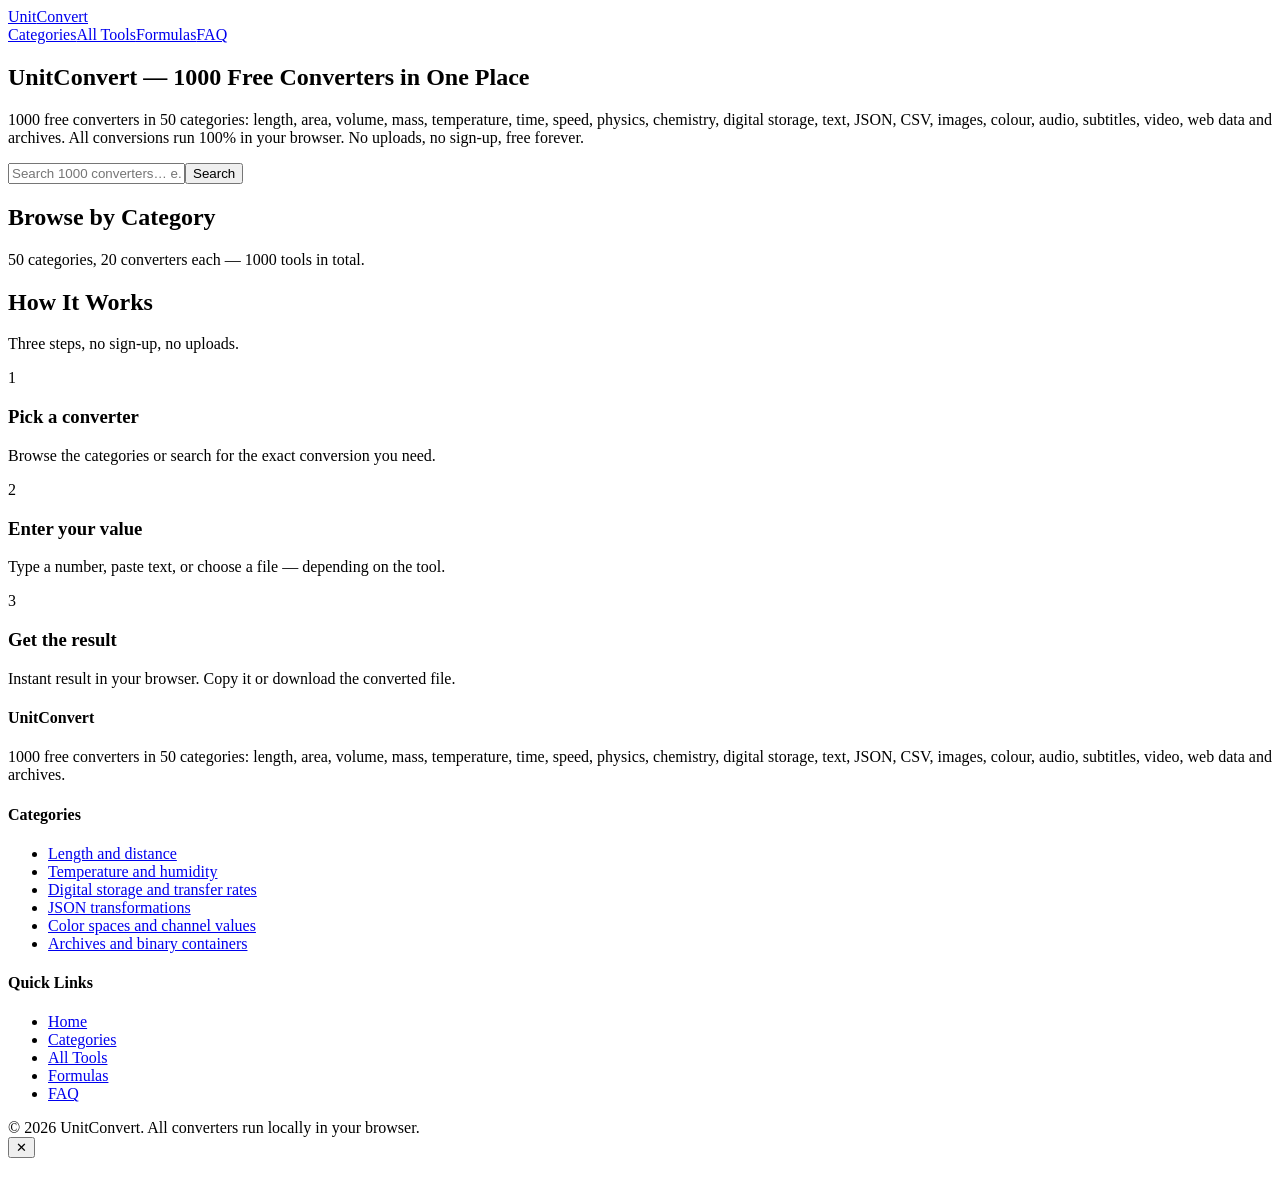
==== index.html @ b7270640 "Add files via upload" ====
<!DOCTYPE html>
<html lang="en">
<head>
<meta charset="UTF-8">
<meta name="viewport" content="width=device-width, initial-scale=1.0">
<title>UnitConvert — 1000 Free Converters in One Place</title>
<meta name="description" content="1000 free converters in 50 categories: length, area, volume, mass, temperature, time, speed, physics, chemistry, digital storage, text, JSON, CSV, images, colour, audio, subtitles, video, web data and archives.">

<meta property="og:type" content="website">
<meta property="og:title" content="UnitConvert — 1000 Free Converters in One Place">
<meta property="og:description" content="1000 free converters in 50 categories: length, area, volume, mass, temperature, time, speed, physics, chemistry, digital storage, text, JSON, CSV, images, colour, audio, subtitles, video, web data and archives.">
<meta name="twitter:card" content="summary_large_image">
<meta name="twitter:title" content="UnitConvert — 1000 Free Converters in One Place">
<meta name="twitter:description" content="1000 free converters in 50 categories: length, area, volume, mass, temperature, time, speed, physics, chemistry, digital storage, text, JSON, CSV, images, colour, audio, subtitles, video, web data and archives.">
<script type="application/ld+json">
{"@context":"https://schema.org","@type":"WebSite","name":"UnitConvert","description":"1000 free converters in 50 categories: length, area, volume, mass, temperature, time, speed, physics, chemistry, digital storage, text, JSON, CSV, images, colour, audio, subtitles, video, web data and archives."}
</script>
<script type="application/ld+json">
{"@context":"https://schema.org","@type":"FAQPage","mainEntity":[
{"@type":"Question","name":"Are the UnitConvert converters really free?","acceptedAnswer":{"@type":"Answer","text":"Yes. All 1000 converters on UnitConvert are free, with no sign-up and no usage limits."}},
{"@type":"Question","name":"Do my values or files leave my device?","acceptedAnswer":{"@type":"Answer","text":"No. Every conversion runs locally in your browser. Numeric and text tools never send anything anywhere; file tools process your file on your own device and the converted file is downloaded straight to you."}},
{"@type":"Question","name":"How accurate are the conversions?","acceptedAnswer":{"@type":"Answer","text":"Numeric converters use exact international factors where they exist (for example 1 inch = 2.54 cm exactly). Special tools such as calendars and coordinates use standard published algorithms."}},
{"@type":"Question","name":"Can I use these converters on my phone?","acceptedAnswer":{"@type":"Answer","text":"Yes. The site is fully responsive — the tool grid, search and converter all work on mobile."}},
{"@type":"Question","name":"What is UnitConvert?","acceptedAnswer":{"@type":"Answer","text":"UnitConvert is a free collection of 1000 converters in 50 categories of 20 tools each — units, physics, science, text, data formats, media, colour and files."}},
{"@type":"Question","name":"Why do some tools ask for an extra value?","acceptedAnswer":{"@type":"Answer","text":"Some conversions need a reference value — for example a molar mass, a density, or a temperature. The converter asks for it so the result is correct for your exact case."}},
{"@type":"Question","name":"Can I copy a result?","acceptedAnswer":{"@type":"Answer","text":"Yes. Every converter has a Copy button (numeric and text tools), and file tools give you a direct download."}},
{"@type":"Question","name":"Do the tools work offline?","acceptedAnswer":{"@type":"Answer","text":"Once the page is loaded, the converters themselves need no internet connection — everything runs in your browser."}}
]}
</script>

<link rel="stylesheet" href="global/global.css">
<link rel="stylesheet" href="element/element.css">
<link rel="stylesheet" href="style/style.css">

</head>
<body>
<header>
  <div class="wrap hd">
    <a class="logo" href="index.html">Unit<span>Convert</span></a>
    <nav><a href="categories.html" class="">Categories</a><a href="tools.html" class="">All Tools</a><a href="formulas.html" class="">Formulas</a><a href="faq.html" class="">FAQ</a></nav>
  </div>
</header>

<section class="hero">
  <h1>UnitConvert — 1000 Free Converters in One Place</h1>
  <p>1000 free converters in 50 categories: length, area, volume, mass, temperature, time, speed, physics, chemistry, digital storage, text, JSON, CSV, images, colour, audio, subtitles, video, web data and archives. All conversions run 100% in your browser. No uploads, no sign-up, free forever.</p>
  <div class="search"><input id="heroSearch" type="text" placeholder="Search 1000 converters… e.g. newtons to pounds"><button onclick="scrollToTools()">Search</button></div>
  <div class="pop" id="popChips"></div>
</section>

<section id="categories"><div class="wrap">
  <h2 class="sec-h">Browse by Category</h2>
  <p class="sec-p">50 categories, 20 converters each — 1000 tools in total.</p>
  <div class="cat-grid" id="catGrid"></div>
</div></section>

<section id="how"><div class="wrap">
  <h2 class="sec-h">How It Works</h2>
  <p class="sec-p">Three steps, no sign-up, no uploads.</p>
  <div class="steps">
    <div class="step"><div class="n">1</div><h3>Pick a converter</h3><p>Browse the categories or search for the exact conversion you need.</p></div>
    <div class="step"><div class="n">2</div><h3>Enter your value</h3><p>Type a number, paste text, or choose a file — depending on the tool.</p></div>
    <div class="step"><div class="n">3</div><h3>Get the result</h3><p>Instant result in your browser. Copy it or download the converted file.</p></div>
  </div>
</div></section>

<footer>
  <div class="wrap">
    <div class="cols">
      <div><h4>UnitConvert</h4><p>1000 free converters in 50 categories: length, area, volume, mass, temperature, time, speed, physics, chemistry, digital storage, text, JSON, CSV, images, colour, audio, subtitles, video, web data and archives.</p></div>
      <div><h4>Categories</h4><ul><li><a href="tools.html?cat=1">Length and distance</a></li><li><a href="tools.html?cat=5">Temperature and humidity</a></li><li><a href="tools.html?cat=23">Digital storage and transfer rates</a></li><li><a href="tools.html?cat=35">JSON transformations</a></li><li><a href="tools.html?cat=43">Color spaces and channel values</a></li><li><a href="tools.html?cat=50">Archives and binary containers</a></li></ul></div>
      <div><h4>Quick Links</h4><ul><li><a href="index.html">Home</a></li><li><a href="categories.html">Categories</a></li><li><a href="tools.html">All Tools</a></li><li><a href="formulas.html">Formulas</a></li><li><a href="faq.html">FAQ</a></li></ul></div>
    </div>
    <div class="copy">© 2026 UnitConvert. All converters run locally in your browser.</div>
  </div>
</footer>
<div class="modal" id="modal"><div class="card">
  <button class="x" onclick="closeModal()">✕</button>
  <div class="mcat" id="mCat"></div>
  <h2 id="mTitle"></h2>
  <div class="mfrom" id="mFromTo"></div>
  <div id="mInputs"></div>
  <div class="formula" id="mFormula"></div>
</div></div>
<script src="js/data.js"></script>
<script src="js/app.js"></script>
</body>
</html>
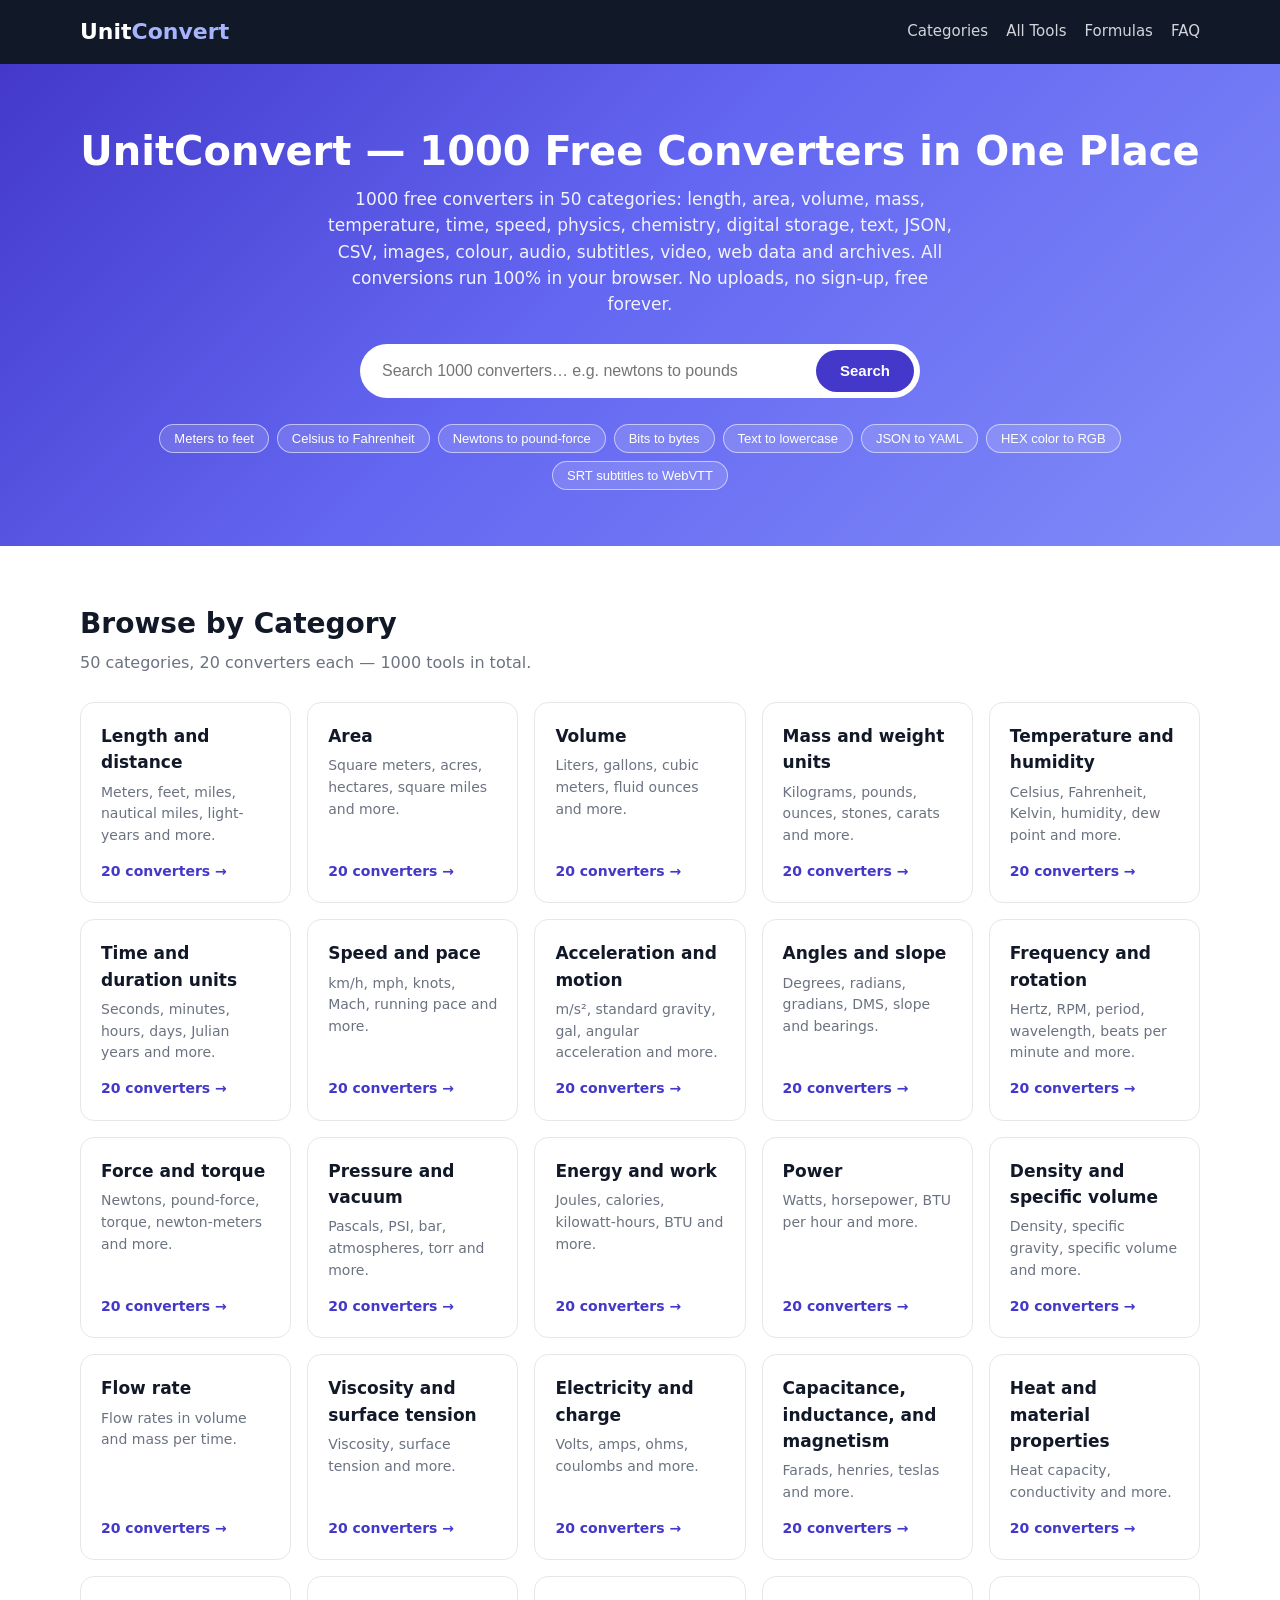
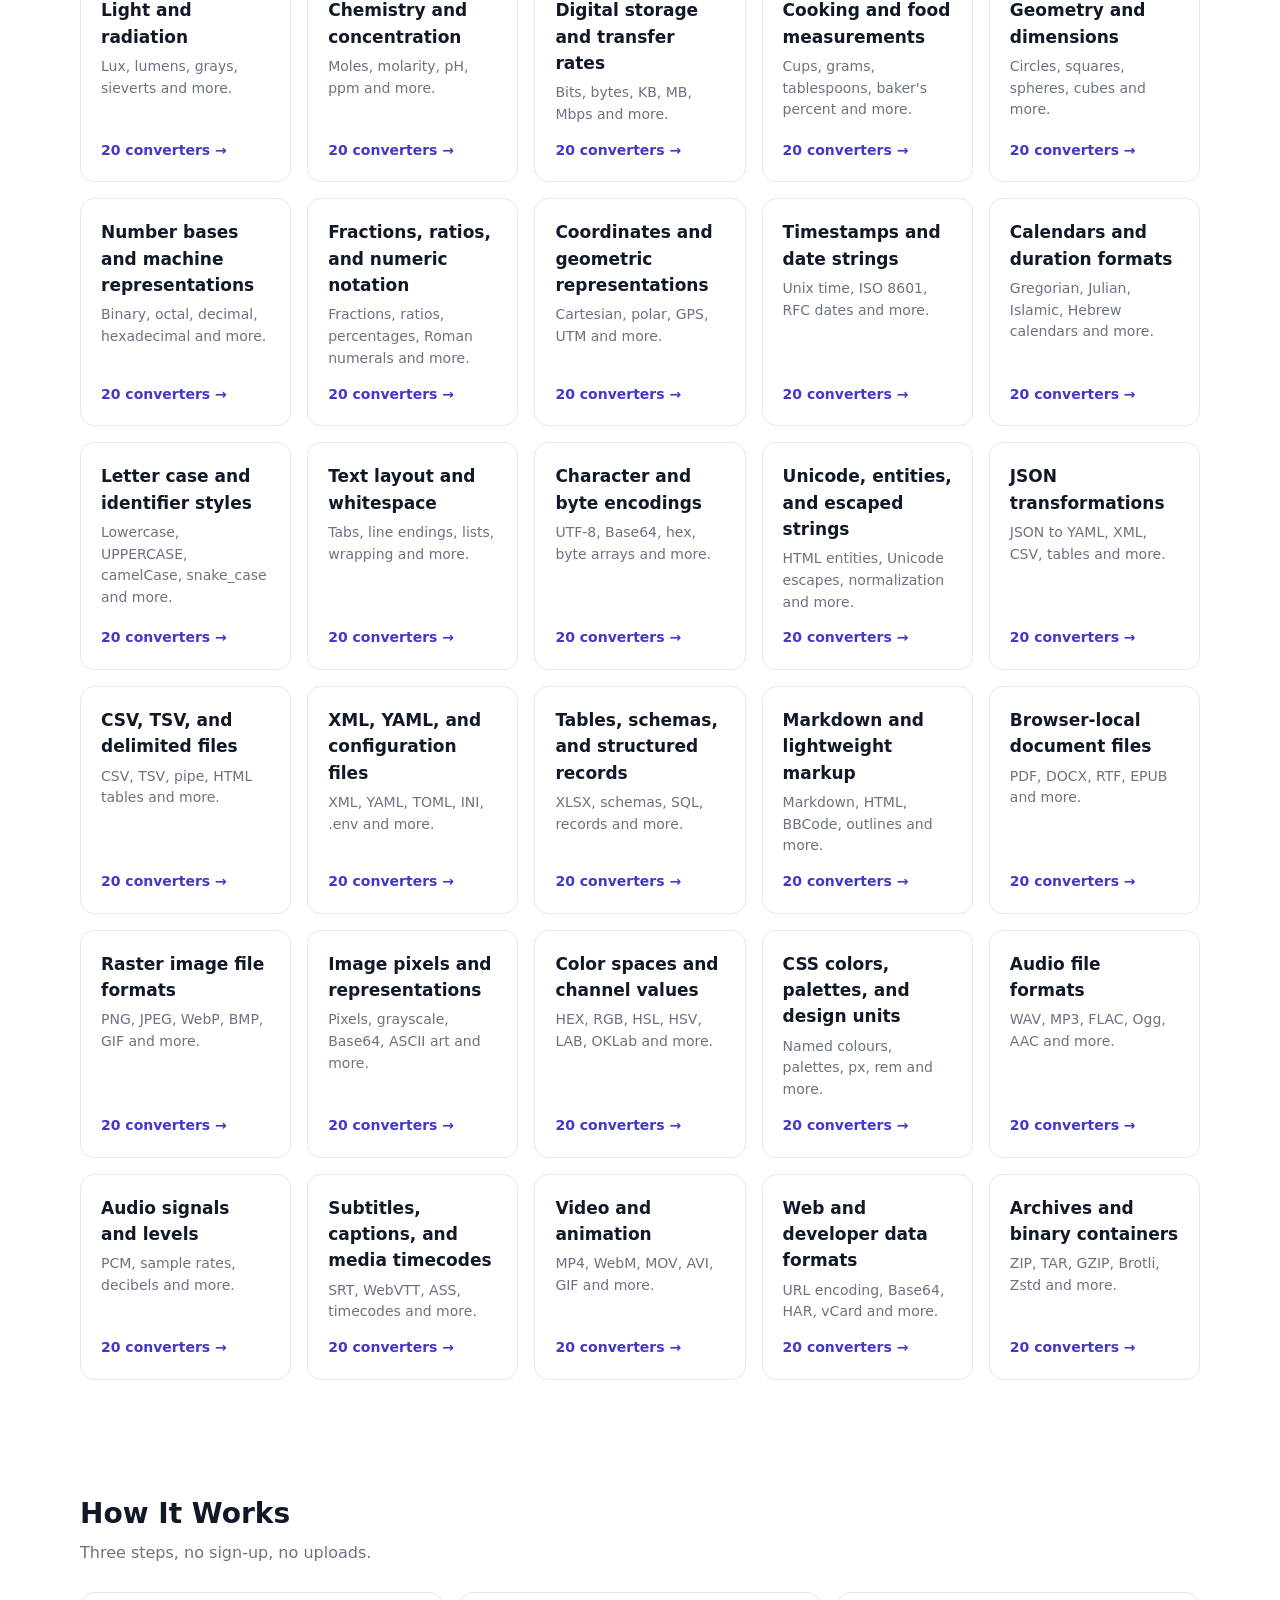
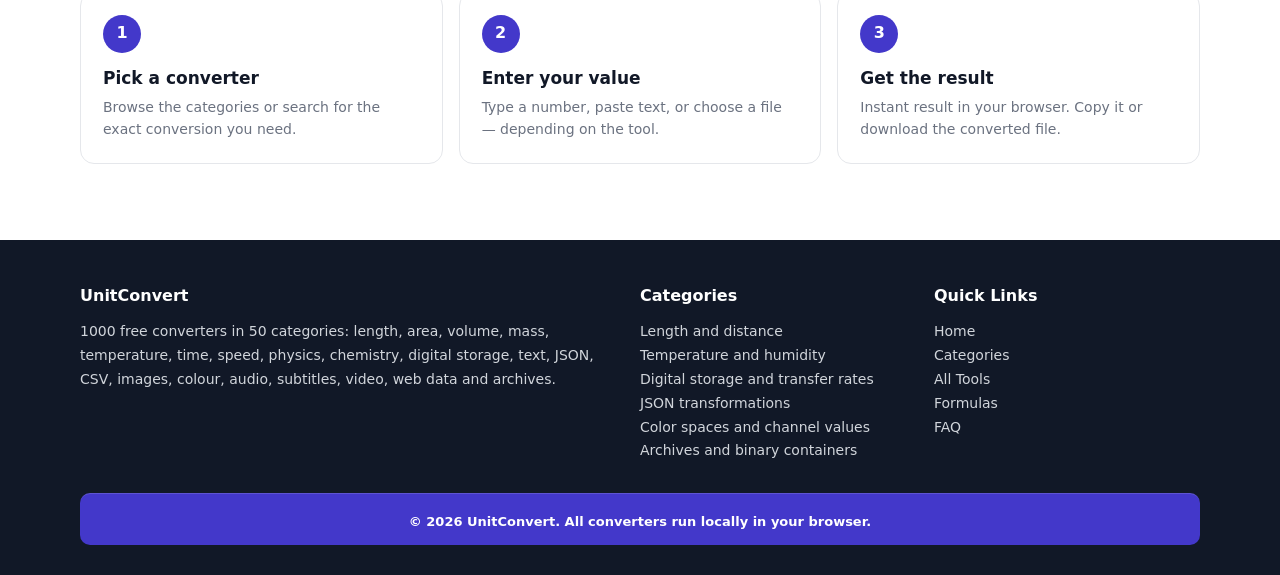
==== commit 874e24fa: "Update index.html" ====
--- a/index.html
+++ b/index.html
@@ -1,6 +1,7 @@
 <!DOCTYPE html>
 <html lang="en">
 <head>
+  <meta name="google-site-verification" content="mkEj4gmrRKEzXLPZhpCU2BWsqfdQDGUkeiifgTPFusU" />
 <meta charset="UTF-8">
 <meta name="viewport" content="width=device-width, initial-scale=1.0">
 <title>UnitConvert — 1000 Free Converters in One Place</title>
--- a/global/global.css
+++ b/global/global.css
@@ -0,0 +1,9 @@
+/* global.css — base styles: reset, variables, body, layout */
+*{box-sizing:border-box;margin:0;padding:0}
+:root{--hdr:#111827;--hero:linear-gradient(135deg,#4338ca,#6366f1 45%,#818cf8);--ind:#4338ca;--indl:#a5b4fc;--ink:#111827;--mut:#6b7280;--line:#e5e7eb}
+body{font-family:system-ui,-apple-system,'Segoe UI',Roboto,Arial,sans-serif;color:var(--ink);background:#fff;line-height:1.55}
+a{color:inherit;text-decoration:none}
+.wrap{max-width:1160px;margin:0 auto;padding:0 20px}
+section{padding:56px 0}
+.sec-h{font-size:28px;margin-bottom:6px}
+.sec-p{color:var(--mut);margin-bottom:26px}
--- a/element/element.css
+++ b/element/element.css
@@ -0,0 +1,71 @@
+/* element.css — components: search, cards, grids, filters, pagination, tables, FAQ, modal, forms */
+.search{display:flex;gap:10px;max-width:560px;margin:0 auto;background:#fff;border-radius:999px;padding:6px}
+.search input{flex:1;border:0;outline:0;padding:12px 16px;font-size:16px;border-radius:999px;color:#111}
+.search button{border:0;background:var(--ind);color:#fff;font-weight:700;font-size:15px;border-radius:999px;padding:12px 24px;cursor:pointer}
+.pop{max-width:1160px;margin:26px auto 0;padding:0 20px;display:flex;flex-wrap:wrap;gap:8px;justify-content:center}
+.pop button{border:1px solid rgba(255,255,255,.55);background:rgba(255,255,255,.14);color:#fff;border-radius:999px;padding:6px 14px;font-size:13px;cursor:pointer}
+.pop button:hover{background:rgba(255,255,255,.28)}
+.cat-grid{display:grid;grid-template-columns:repeat(5,1fr);gap:16px}
+.cat{border:1px solid var(--line);border-radius:14px;padding:20px;display:flex;flex-direction:column;min-height:198px;cursor:pointer;background:#fff}
+.cat:hover{border-color:var(--ind);box-shadow:0 8px 24px rgba(0,0,0,.08)}
+.cat h3{font-size:17px;margin-bottom:6px}
+.cat p{font-size:14px;color:var(--mut);flex:1}
+.cat .n{margin-top:14px;font-size:14px;font-weight:700;color:var(--ind)}
+.filters{display:flex;flex-wrap:wrap;gap:8px;margin-bottom:22px}
+.filters button{border:1px solid var(--line);background:#fff;border-radius:999px;padding:8px 16px;font-size:14px;cursor:pointer}
+.filters button.on{background:var(--ind);border-color:var(--ind);color:#fff}
+.filters .count{margin-left:auto;align-self:center;color:var(--mut);font-size:14px}
+.grid{display:grid;grid-template-columns:repeat(4,1fr);gap:16px}
+.tool{border:1px solid var(--line);border-radius:14px;padding:18px;cursor:pointer;background:#fff}
+.tool:hover{border-color:var(--ind);box-shadow:0 8px 24px rgba(0,0,0,.08)}
+.tool .num{font-size:12px;color:var(--mut);margin-bottom:6px}
+.tool h3{font-size:16px;margin-bottom:8px}
+.tool .conv{font-size:14px;color:var(--mut);margin-bottom:12px}
+.cat-tag{display:inline-block;background:#f3f4f6;color:var(--ind);font-size:12px;font-weight:600;padding:3px 9px;border-radius:999px}
+.empty{display:none;text-align:center;color:var(--mut);padding:40px 0}
+.pager{display:flex;flex-wrap:wrap;align-items:center;gap:14px;justify-content:space-between;margin-top:26px}
+.pg-info{color:var(--mut);font-size:14px}
+.pg-btns{display:flex;gap:6px;flex-wrap:wrap}
+.pg-btns button{border:1px solid var(--line);background:#fff;border-radius:8px;padding:8px 12px;font-size:14px;cursor:pointer}
+.pg-btns button.on{background:var(--ind);border-color:var(--ind);color:#fff}
+.pg-btns button:disabled{opacity:.45;cursor:default}
+.steps{display:grid;grid-template-columns:repeat(3,1fr);gap:16px}
+.step{border:1px solid var(--line);border-radius:14px;padding:22px}
+.step .n{width:38px;height:38px;border-radius:50%;background:var(--ind);color:#fff;display:flex;align-items:center;justify-content:center;font-weight:800;margin-bottom:12px}
+.step h3{font-size:17px;margin-bottom:6px}
+.step p{font-size:14px;color:var(--mut)}
+table{width:100%;border-collapse:collapse;font-size:15px}
+th,td{padding:12px 14px;border-bottom:1px solid var(--line);text-align:left}
+th{background:var(--ind);color:#fff}
+td code{background:#f3f4f6;padding:2px 6px;border-radius:6px;font-size:13px}
+.faq-item{border:1px solid var(--line);border-radius:12px;margin-bottom:10px;overflow:hidden}
+.faq-q{width:100%;text-align:left;background:#fff;border:0;padding:16px 18px;font-size:16px;font-weight:600;cursor:pointer;display:flex;justify-content:space-between;gap:12px}
+.faq-a{display:none;padding:0 18px 16px;color:var(--mut);font-size:15px}
+.faq-item.open .faq-a{display:block}
+.modal{position:fixed;inset:0;background:rgba(0,0,0,.55);display:none;align-items:flex-start;justify-content:center;z-index:100;padding:40px 16px;overflow:auto}
+.modal.open{display:flex}
+.card{background:#fff;border-radius:16px;max-width:560px;width:100%;padding:26px;position:relative}
+.x{position:absolute;top:14px;right:16px;border:0;background:none;font-size:22px;cursor:pointer;color:#6b7280}
+.mcat{font-size:12px;font-weight:700;letter-spacing:.06em;color:var(--ind);text-transform:uppercase}
+.card h2{font-size:22px;margin:6px 0 4px}
+.mfrom{color:var(--mut);font-size:14px;margin-bottom:18px}
+.fld{margin-bottom:14px}
+.fld label{display:block;font-size:14px;font-weight:600;margin-bottom:6px}
+.fld input,.fld textarea{width:100%;border:1px solid #d1d5db;border-radius:10px;padding:12px 14px;font-size:16px;font-family:inherit}
+.fld input:focus,.fld textarea:focus{outline:2px solid var(--ind);border-color:var(--ind)}
+.fld textarea{resize:vertical}
+.hint{font-size:13px;color:var(--mut);margin-top:5px}
+.swaprow{margin-bottom:14px}
+.swaprow button{border:1px solid var(--line);background:#fff;border-radius:999px;padding:8px 16px;font-size:14px;cursor:pointer}
+.result{background:#f9fafb;border:1px solid var(--line);border-radius:12px;padding:16px;margin-bottom:14px}
+.result .lbl{font-size:12px;letter-spacing:.06em;color:var(--mut);font-weight:700}
+.result .val{font-size:26px;font-weight:800;margin-top:4px;word-break:break-word}
+.result .val small{font-size:15px;color:var(--mut);font-weight:600}
+.copyrow{display:flex;gap:10px}
+.copy{flex:1;border:0;background:var(--ind);color:#fff;font-weight:700;font-size:15px;border-radius:10px;padding:13px;cursor:pointer}
+.copy.done{background:#059669}
+.formula{margin-top:14px;font-size:13px;color:var(--mut)}
+@media(max-width:900px){.cat-grid{grid-template-columns:repeat(2,1fr)}.grid{grid-template-columns:repeat(2,1fr)}.steps{grid-template-columns:1fr}}
+@media(max-width:720px){.cat-grid{grid-template-columns:repeat(2,1fr)}.grid{grid-template-columns:1fr}}
+
+.search.bordered{border:1px solid var(--line)}
--- a/style/style.css
+++ b/style/style.css
@@ -0,0 +1,22 @@
+/* style.css — header, hero and footer */
+header{position:sticky;top:0;z-index:50;background:var(--hdr)}
+header .hd{display:flex;align-items:center;gap:24px;height:64px}
+.logo{font-size:22px;font-weight:800;color:#fff;white-space:nowrap}
+.logo span{color:var(--indl)}
+nav{display:flex;gap:18px;margin-left:auto}
+nav a{color:#d1d5db;font-size:15px}
+nav a:hover{color:#fff}
+.hero{background:var(--hero);color:#fff;text-align:center;padding:64px 20px 56px}
+.hero h1{font-size:40px;line-height:1.15;margin-bottom:12px}
+.hero p{font-size:17px;opacity:.92;max-width:640px;margin:0 auto 26px}
+footer{background:var(--hdr);color:#d1d5db;padding:44px 0 30px;margin-top:20px}
+footer .cols{display:grid;grid-template-columns:2fr 1fr 1fr;gap:28px}
+footer h4{color:#fff;margin-bottom:12px;font-size:16px}
+footer p,footer li{font-size:14px;line-height:1.7}
+footer ul{list-style:none}
+footer a:hover{color:#fff}
+footer .copy{border-top:1px solid rgba(255,255,255,.14);margin-top:30px;padding-top:18px;font-size:13px;text-align:center}
+@media(max-width:900px){footer .cols{grid-template-columns:1fr}}
+@media(max-width:720px){.hero h1{font-size:32px}nav{display:none}}
+
+nav a.on{color:#fff;font-weight:700}
